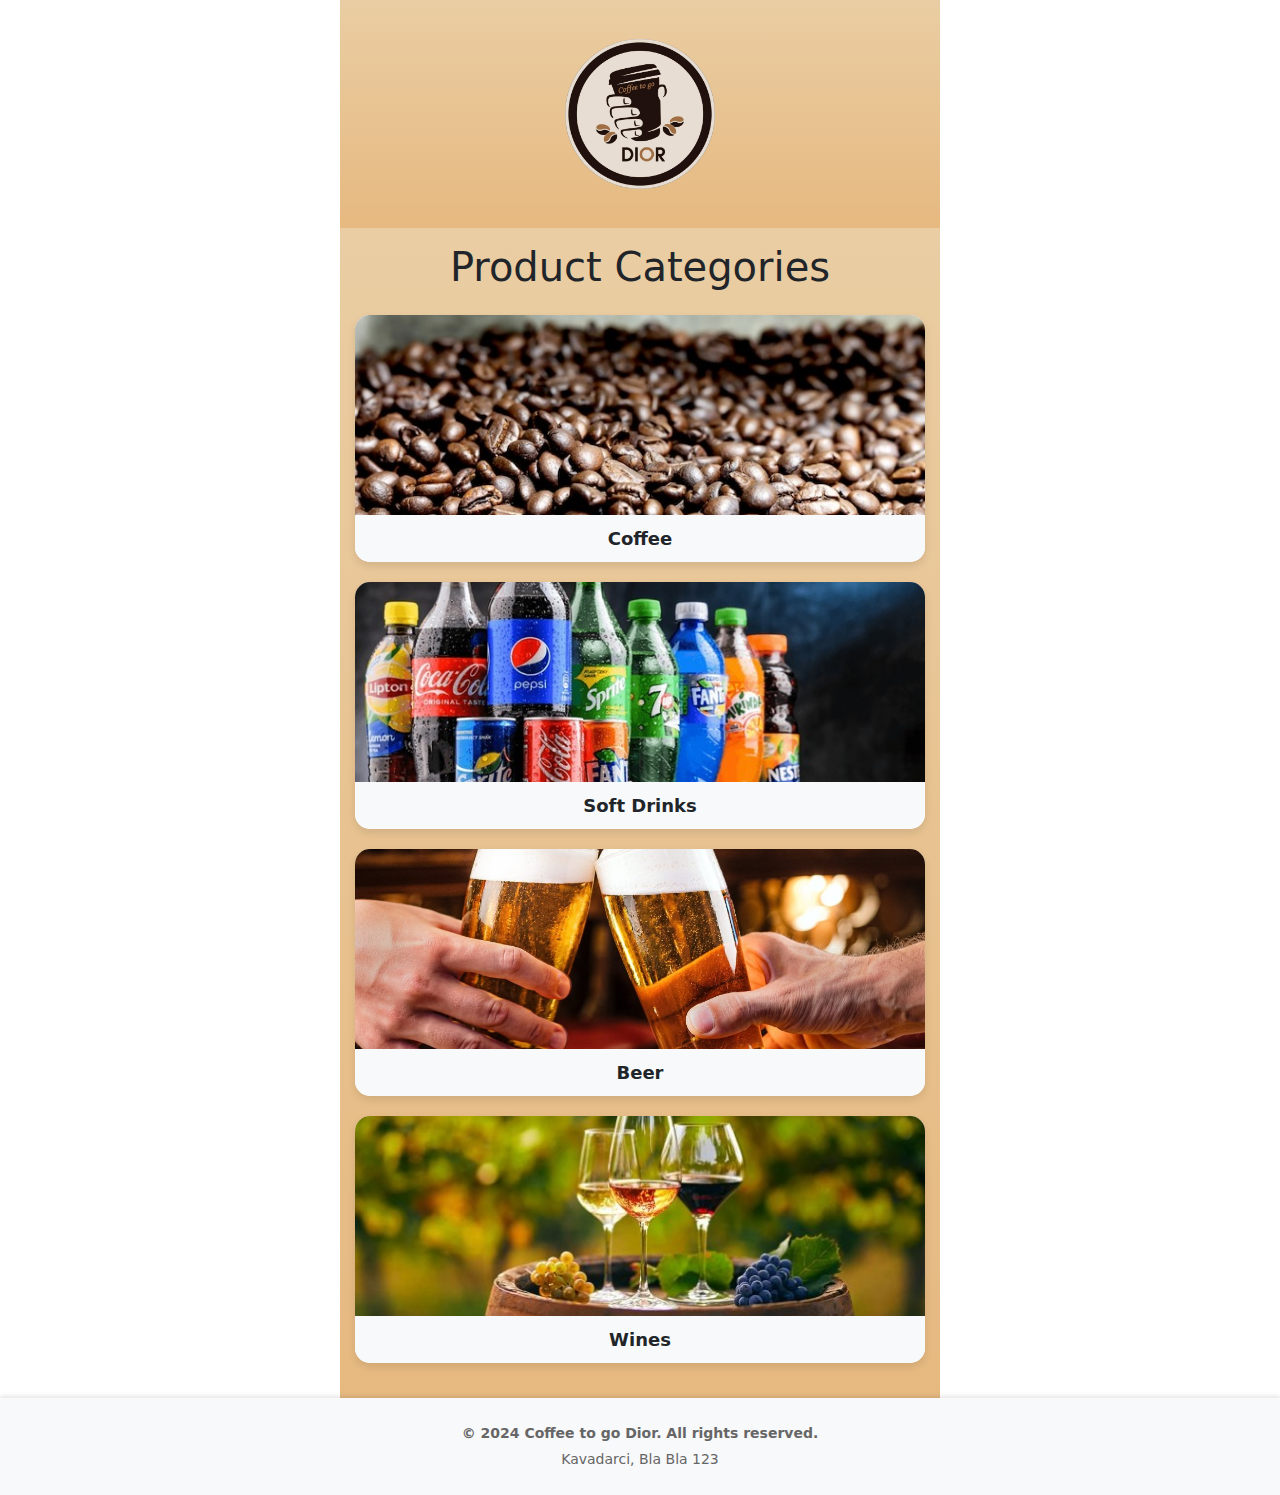
==== index.html @ 47d3cb38 "Add files via upload" ====
<!DOCTYPE html>
<html lang="en">
<head>
    <meta charset="UTF-8">
    <meta name="viewport" content="width=device-width, initial-scale=1.0">
    <title>Product Categories</title>
    <link rel="stylesheet" href="https://cdnjs.cloudflare.com/ajax/libs/bootstrap/5.3.0/css/bootstrap.min.css">
    <link rel="stylesheet" href="style.css">
</head>
<body>
    <header>
        <div class="container">
            <div class="text-center my-4">
                <img src="images/logo.png" class="logo" alt="Bar Logo">
            </div>
        </div>
        <!-- Navbar that will show/hide on scroll -->
        <nav id="navbar" class="navbar navbar-expand-lg navbar-light bg-light">
            <div class="container">
                <a class="navbar-brand">Coffee to go Dior</a>
            </div>
        </nav>
    </header>
    <main>
        <div class="container">
            <h1 class="text-center mb-4">Product Categories</h1>
            <div class="category-card">
                <a href="products.html?id=0">
                    <img src="images/coffe.jpg" alt="Coffee">
                    <div class="card-title">Coffee</div>
                </a>
            </div>
            <div class="category-card">
                <a href="products.html?id=1">
                    <img src="images/softdrinks.jpg" alt="Soft Drinks">
                    <div class="card-title">Soft Drinks</div>
                </a>
            </div>
            <div class="category-card">
                <a href="products.html?id=2">
                    <img src="images/beer.jpg" alt="Beer">
                    <div class="card-title">Beer</div>
                </a>
            </div>
            <div class="category-card">
                <a href="products.html?id=3">
                    <img src="images/wines.jpg" alt="Wines">
                    <div class="card-title">Wines</div>
                </a>
            </div>
        </div>
        <footer class="footer">
            <div class="container">
                <p>&copy; 2024 Coffee to go Dior. All rights reserved.</p>
                <p>Kavadarci, Bla Bla 123</p>
            </div>
        </footer>
    </main>
    <script src="script.js"></script>
</body>
</html>
---- style.css ----
/* General container styling */
.container {
    max-width: 600px; /* Limit the width of the container */
    margin: auto; /* Center the container */
    padding: 15px; /* Add padding for mobile responsiveness */
    background: linear-gradient(to top, #e6b980 0%, #eacda3 100%);
}

/* Logo styling */
.logo {
    max-width: 150px; /* Adjust the size of the logo */
    display: block;
    margin: 0 auto; /* Center the logo */
}

/* Category card styling */
.category-card {
    background-color: #fff;
    border-radius: 15px; /* Rounded corners */
    overflow: hidden; /* Ensure the image does not overflow the card */
    box-shadow: 0 4px 8px rgba(0, 0, 0, 0.1); /* Card shadow */
    margin-bottom: 20px; /* Space between cards */
}

/* Card image styling */
.category-card img {
    width: 100%;
    height: 200px; /* Fixed height for the image */
    object-fit: cover; /* Ensure the image covers the card without distortion */
}

/* Card text styling */
.category-card a {
    display: block; /* Make the entire link area clickable */
    text-decoration: none; /* Remove underline from links */
    color: inherit; /* Inherit color from parent */
}

.card-title {
    font-size: 18px;
    font-weight: bold;
    margin: 0;
    padding: 10px;
    background-color: #f8f9fa; /* Light background for the text */
    text-align: center;
}

/* Navbar styling */
#navbar {
    position: fixed;
    top: 0;
    width: 100%;
    transition: top 0.3s;
    z-index: 1000; /* Ensure it sits above other content */
    display: none; /* Hide by default */
    transition: 1s ease all;
}

/* Navbar visible state */
#navbar.show {
    display: block;
    transition: 1s ease all;
}

/* Button styling */
.btn-primary {
    color: #fff;
    border: none;
    padding: 10px;
    border-radius: 8px;
    text-decoration: none;
    display: block;
    text-align: center;
}

/* Hover effect for buttons */
.btn-primary:hover {
    background-color: #0056b3;
}

.navbar-brand{
    font-family: sans-serif;
}

/* Footer styling */
.footer {
    background-color: #f8f9fa; /* Light background color for contrast */
    padding: 20px 0; /* Vertical padding for spacing */
    box-shadow: 0 -2px 4px rgba(0, 0, 0, 0.1); /* Shadow for subtle depth */
    color: #333; /* Dark text color */
    text-align: center; /* Center align text */
}

.footer .container {
    max-width: 600px; /* Match the container width */
    margin: auto; /* Center the footer content */
    padding: 0 15px; /* Add padding on mobile */
    background: transparent; /* Ensure no background color */
}

.footer p {
    margin: 5px 0; /* Margin for spacing between lines */
    font-size: 14px; /* Font size */
    color: #666; /* Slightly lighter color for text */
}

.footer p:first-of-type {
    font-weight: bold; /* Bold the copyright text */
}
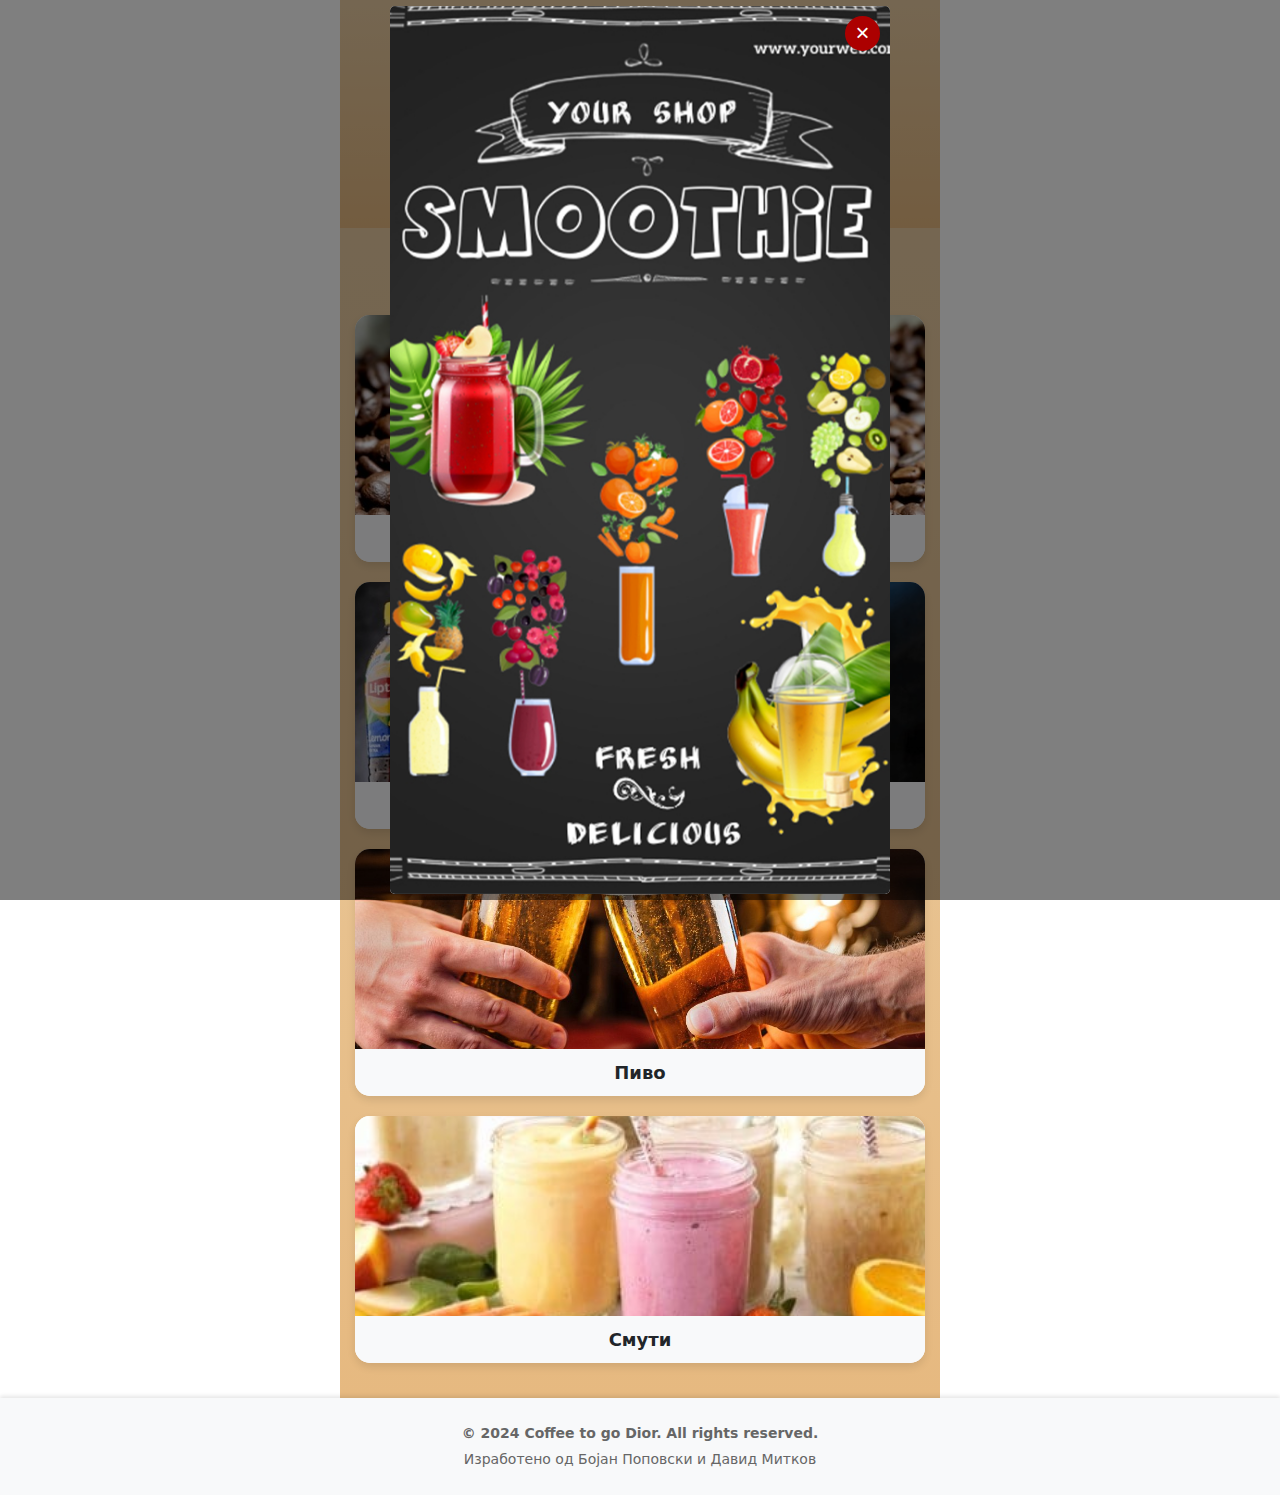
==== commit 3e1ba0f4: "Add files via upload" ====
--- a/index.html
+++ b/index.html
@@ -3,7 +3,7 @@
 <head>
     <meta charset="UTF-8">
     <meta name="viewport" content="width=device-width, initial-scale=1.0">
-    <title>Product Categories</title>
+    <title>Coffee to go Dior - Digital Menu</title>
     <link rel="stylesheet" href="https://cdnjs.cloudflare.com/ajax/libs/bootstrap/5.3.0/css/bootstrap.min.css">
     <link rel="stylesheet" href="style.css">
 </head>
@@ -23,39 +23,50 @@
     </header>
     <main>
         <div class="container">
-            <h1 class="text-center mb-4">Product Categories</h1>
+            <h1 class="text-center mb-4">Дигитално Мени</h1>
             <div class="category-card">
                 <a href="products.html?id=0">
                     <img src="images/coffe.jpg" alt="Coffee">
-                    <div class="card-title">Coffee</div>
+                    <div class="card-title">Кафиња</div>
                 </a>
             </div>
             <div class="category-card">
                 <a href="products.html?id=1">
                     <img src="images/softdrinks.jpg" alt="Soft Drinks">
-                    <div class="card-title">Soft Drinks</div>
+                    <div class="card-title">Безалкохолни пијалоци</div>
                 </a>
             </div>
             <div class="category-card">
                 <a href="products.html?id=2">
                     <img src="images/beer.jpg" alt="Beer">
-                    <div class="card-title">Beer</div>
+                    <div class="card-title">Пиво</div>
                 </a>
             </div>
             <div class="category-card">
                 <a href="products.html?id=3">
-                    <img src="images/wines.jpg" alt="Wines">
-                    <div class="card-title">Wines</div>
+                    <img src="images/smoothies.jpg" alt="Wines">
+                    <div class="card-title">Смути</div>
                 </a>
             </div>
         </div>
         <footer class="footer">
             <div class="container">
                 <p>&copy; 2024 Coffee to go Dior. All rights reserved.</p>
-                <p>Kavadarci, Bla Bla 123</p>
+                <p>Изработено од Бојан Поповски и Давид Митков</p>
             </div>
         </footer>
     </main>
+
+    <!-- Popup Offer -->
+<!-- Popup Offer -->
+<div id="popupOffer" class="popup-overlay">
+    <div class="popup-content">
+        <span id="closePopup" class="close-btn">&times;</span>
+        <img src="images/coffes/poster primer.jpg" alt="Special Offer" class="popup-image">
+    </div>
+</div>
+
+
     <script src="script.js"></script>
 </body>
 </html>
--- a/style.css
+++ b/style.css
@@ -107,3 +107,54 @@
 .footer p:first-of-type {
     font-weight: bold; /* Bold the copyright text */
 }
+
+/* Popup Overlay */
+.popup-overlay {
+    display: none; /* Hidden by default */
+    position: fixed; /* Stay in place */
+    left: 0;
+    top: 0;
+    width: 100%; /* Full width */
+    height: 100%; /* Full height */
+    background-color: rgba(0, 0, 0, 0.5); /* Black background with opacity */
+    z-index: 1000; /* Sit on top */
+    justify-content: center;
+    align-items: center;
+}
+
+/* Popup Content */
+.popup-content {
+    background: white;
+    padding: 0; /* No padding */
+    border-radius: 5px;
+    text-align: center;
+    width: 80%;
+    max-width: 500px;
+    position: relative; /* For positioning close button */
+}
+
+/* Popup Image */
+.popup-image {
+    width: 100%; /* Responsive width */
+    height: auto; /* Maintain aspect ratio */
+    border-radius: 5px; /* Optional: rounded corners */
+}
+/* Close Button */
+.close-btn {
+    position: absolute;
+    top: 10px; /* Adjusted to ensure it doesn't overlap with other content */
+    right: 10px; /* Adjusted to ensure it doesn't overlap with other content */
+    font-size: 24px;
+    cursor: pointer;
+    color: #ffffff; /* White text color for contrast */
+    background-color: #ac0000; /* Red background color */
+    border-radius: 50%; /* Circular shape */
+    width: 35px; /* Button width */
+    height: 35px; /* Button height */
+    display: flex; /* Center the text */
+    align-items: center; /* Center vertically */
+    justify-content: center; /* Center horizontally */
+    z-index: 1001; /* Ensure the close button is on top */
+    border: 2px solid #ac0000; /* Optional: border to enhance visibility */
+    font-family: Arial, sans-serif; /* Ensure consistent font rendering */
+}
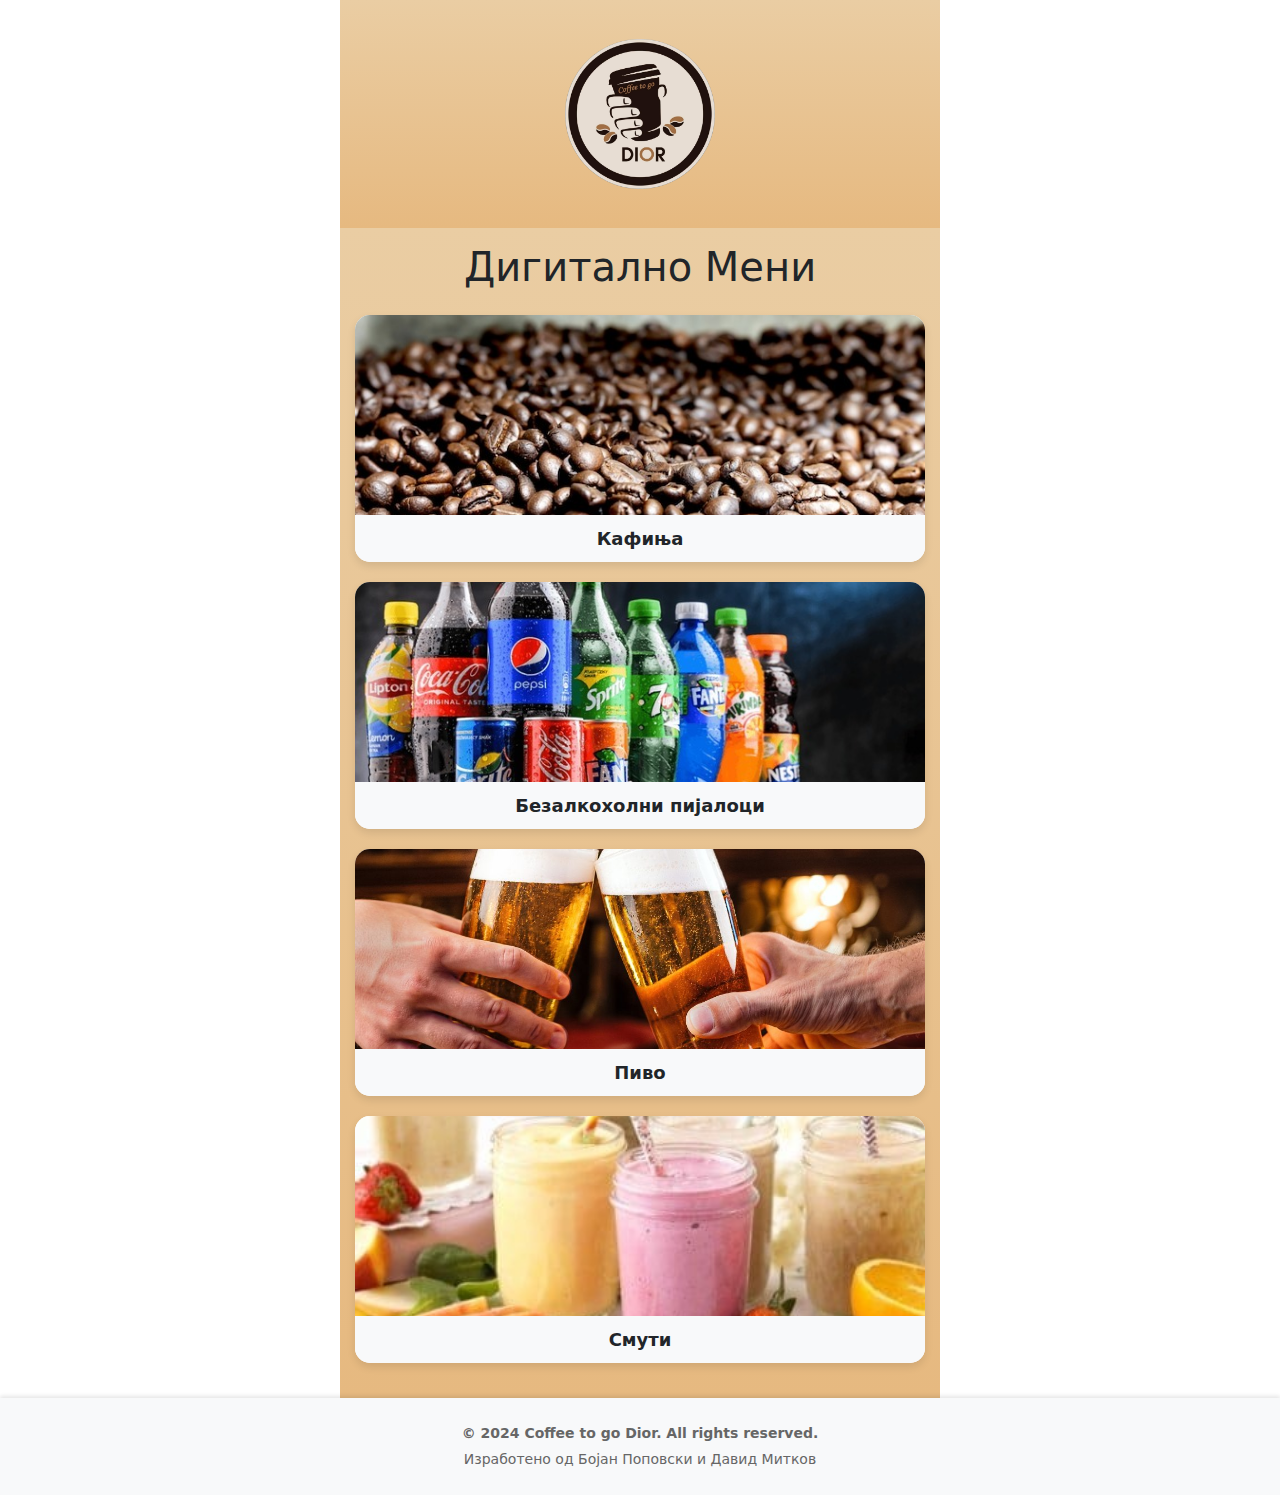
==== commit 63778f4a: "Add files via upload" ====
--- a/index.html
+++ b/index.html
@@ -6,6 +6,7 @@
     <title>Coffee to go Dior - Digital Menu</title>
     <link rel="stylesheet" href="https://cdnjs.cloudflare.com/ajax/libs/bootstrap/5.3.0/css/bootstrap.min.css">
     <link rel="stylesheet" href="style.css">
+    <link rel="shortcut icon" href="/images/logo.png" type="image/x-icon">
 </head>
 <body>
     <header>
@@ -15,7 +16,7 @@
             </div>
         </div>
         <!-- Navbar that will show/hide on scroll -->
-        <nav id="navbar" class="navbar navbar-expand-lg navbar-light bg-light">
+        <nav id="navbar" class="navbar">
             <div class="container">
                 <a class="navbar-brand">Coffee to go Dior</a>
             </div>
@@ -57,15 +58,15 @@
         </footer>
     </main>
 
-    <!-- Popup Offer -->
-<!-- Popup Offer -->
+    <!-- Popup Offer 
+
 <div id="popupOffer" class="popup-overlay">
     <div class="popup-content">
         <span id="closePopup" class="close-btn">&times;</span>
         <img src="images/coffes/poster primer.jpg" alt="Special Offer" class="popup-image">
     </div>
 </div>
-
+-->
 
     <script src="script.js"></script>
 </body>
--- a/style.css
+++ b/style.css
@@ -1,3 +1,30 @@
+/* Reset margin and padding for the entire page */
+html, body {
+    margin: 0;
+    padding: 0;
+    box-sizing: border-box;
+}
+
+/* Ensure no blank space at the top */
+header {
+    margin: 0;
+    padding: 0;
+}
+
+/* Navbar should start at the top without space */
+#navbar {
+    position: fixed;
+    top: 0;
+    width: 100%;
+    z-index: 1000; /* Ensure it sits above other content */
+    margin: 0; /* Remove any margin */
+    padding: 0; /* Remove any padding */
+    display: none; /* Hide by default */
+    transition: 1s ease all;
+}
+
+
+
 /* General container styling */
 .container {
     max-width: 600px; /* Limit the width of the container */
@@ -45,16 +72,6 @@
     text-align: center;
 }
 
-/* Navbar styling */
-#navbar {
-    position: fixed;
-    top: 0;
-    width: 100%;
-    transition: top 0.3s;
-    z-index: 1000; /* Ensure it sits above other content */
-    display: none; /* Hide by default */
-    transition: 1s ease all;
-}
 
 /* Navbar visible state */
 #navbar.show {
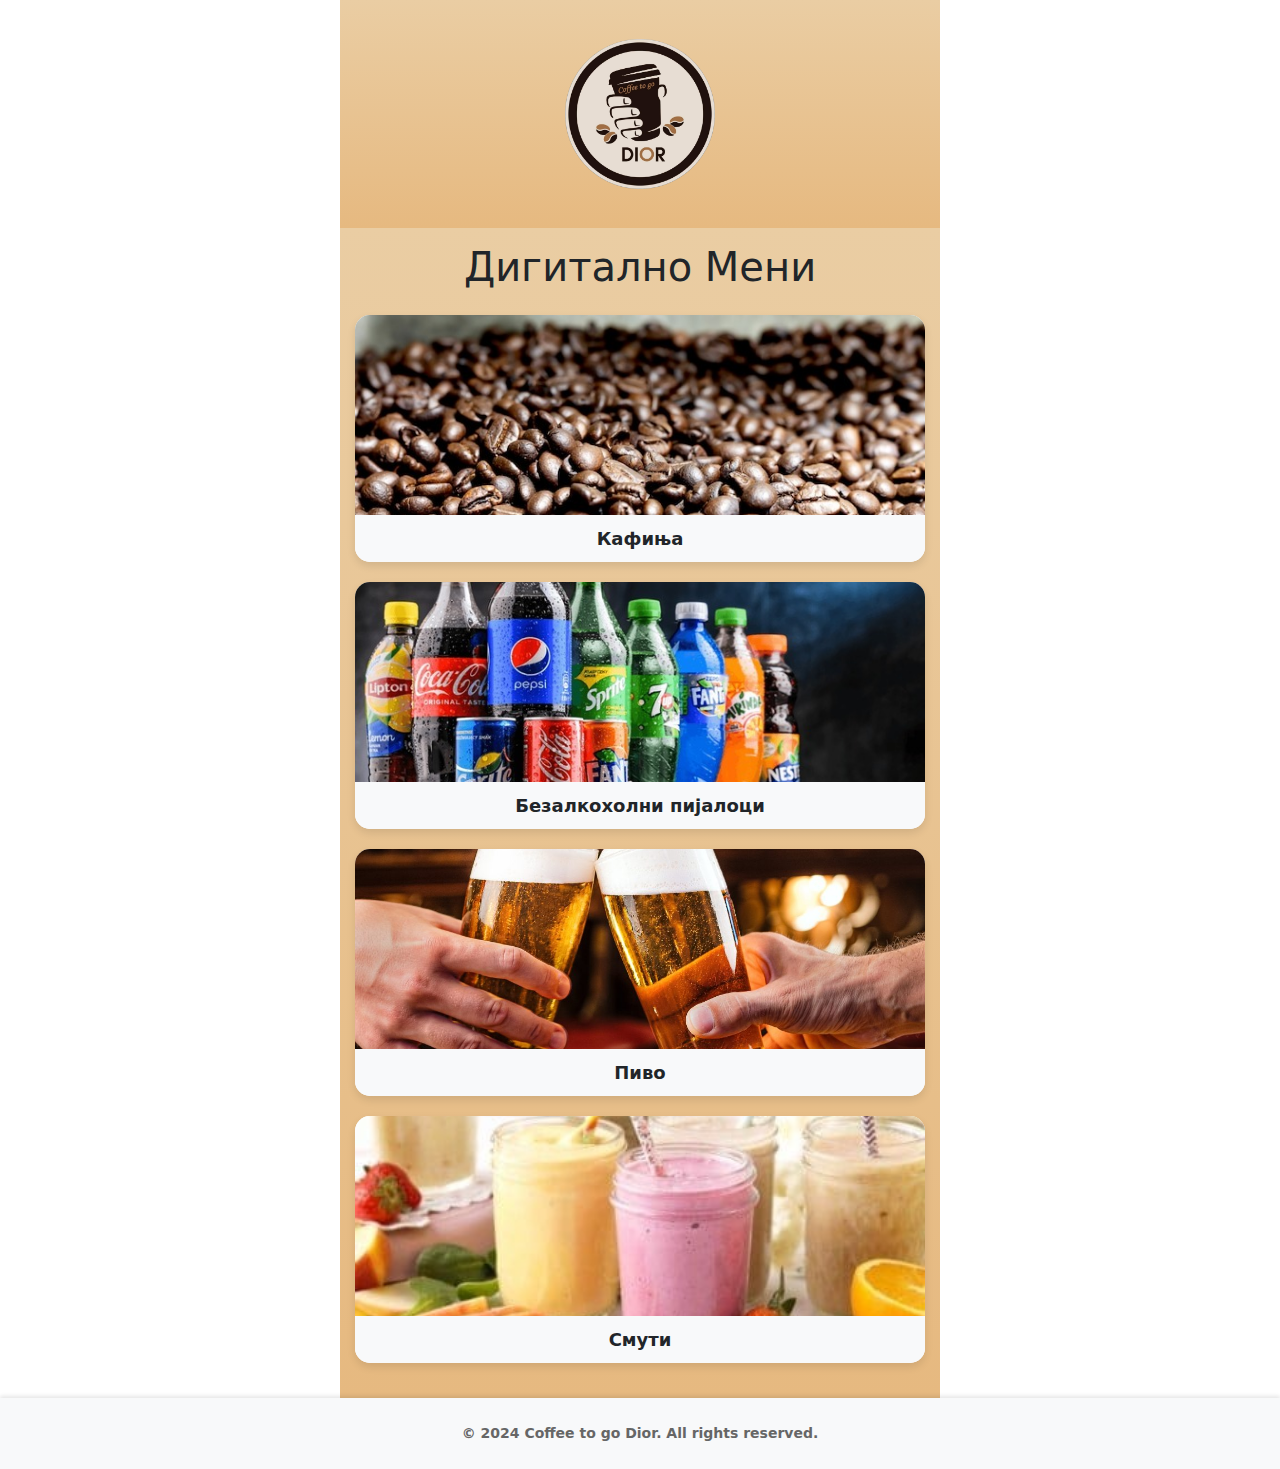
==== commit f11255d2: "index.html" ====
--- a/index.html
+++ b/index.html
@@ -52,8 +52,7 @@
         </div>
         <footer class="footer">
             <div class="container">
-                <p>&copy; 2024 Coffee to go Dior. All rights reserved.</p>
-                <p>Изработено од Бојан Поповски и Давид Митков</p>
+                <p>&copy; 2024 Coffee to go Dior. All rights reserved.</p>
             </div>
         </footer>
     </main>
